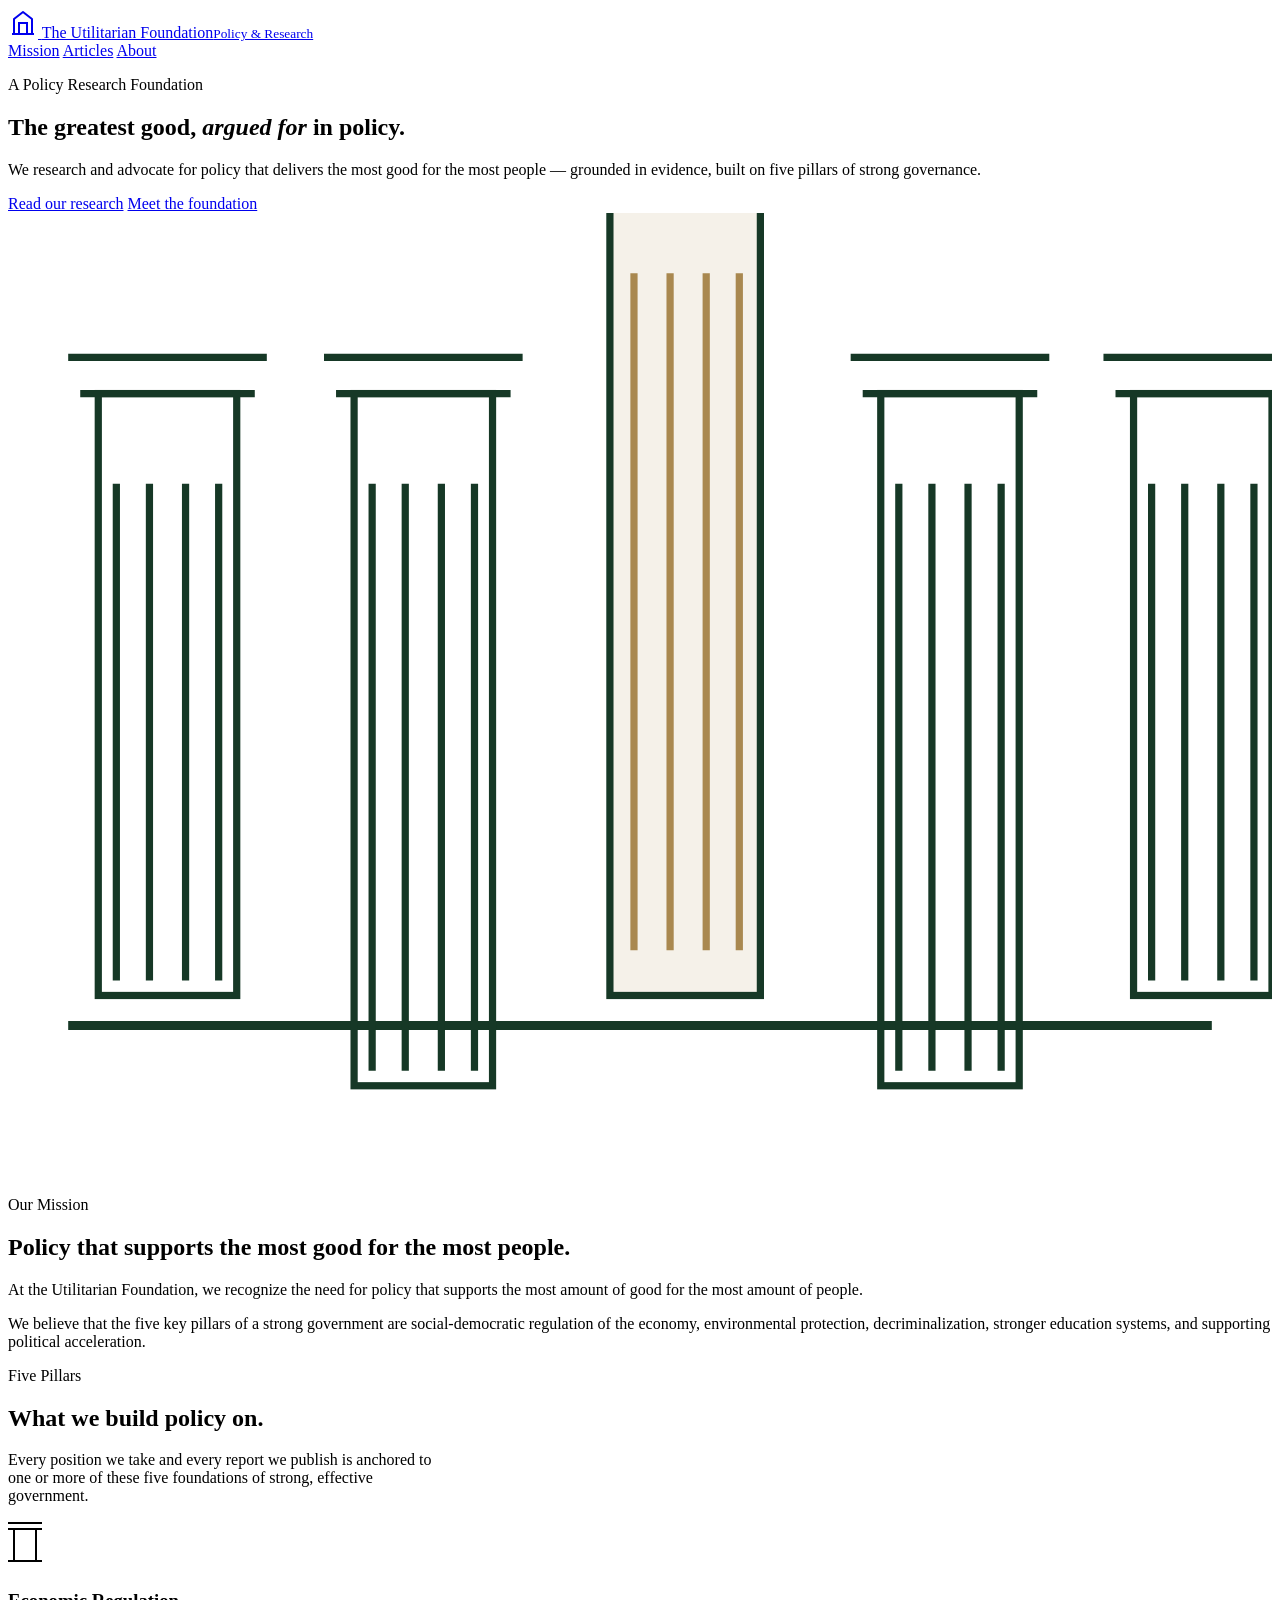
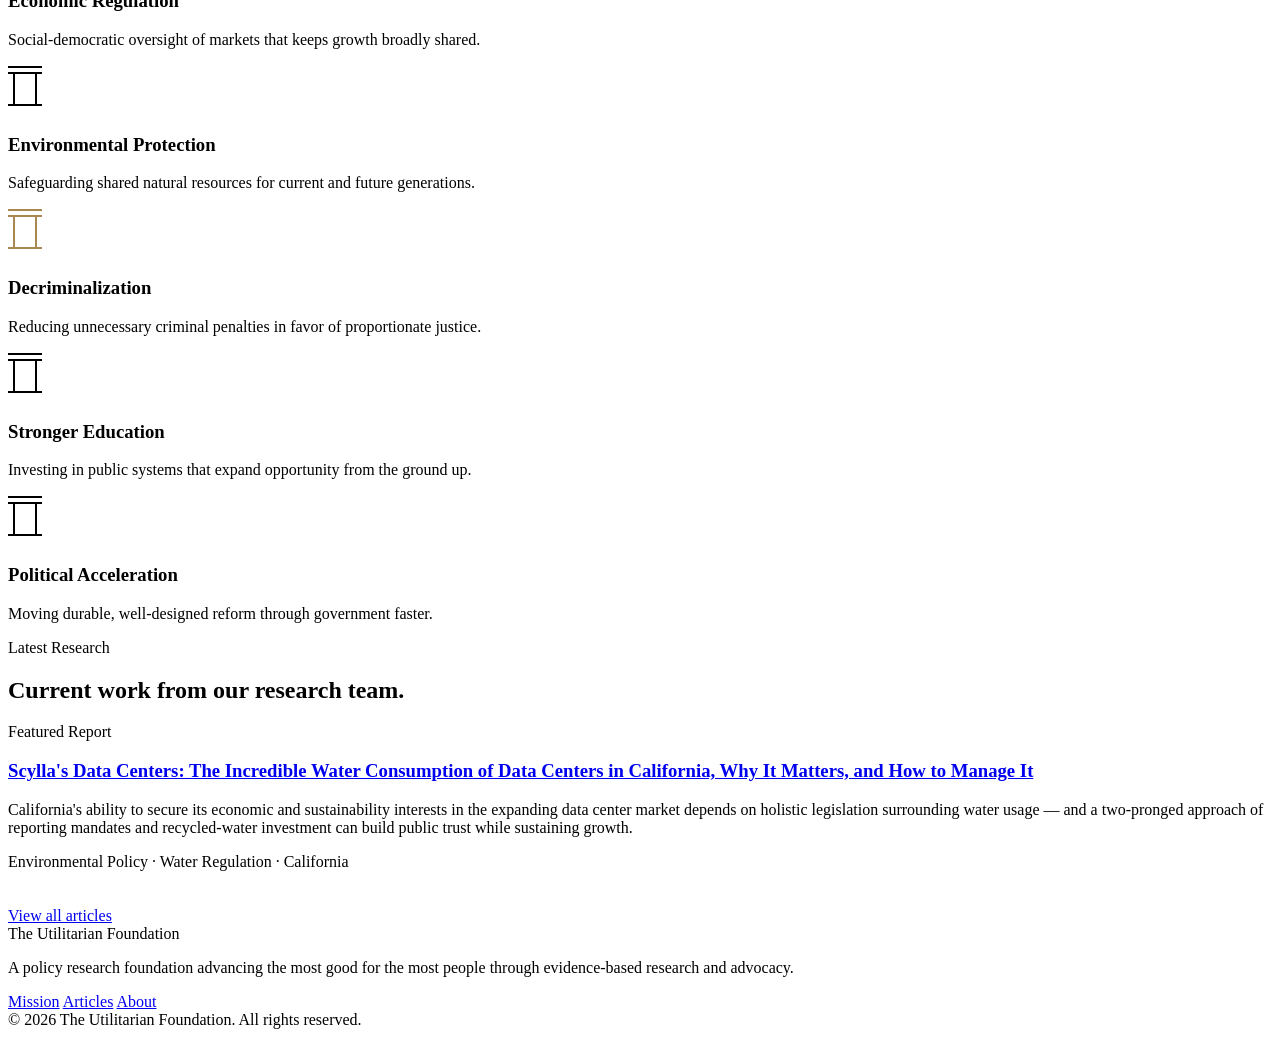
==== index.html @ 9d14cf51 "Add files via upload" ====
<!DOCTYPE html>
<html lang="en">
<head>
<meta charset="UTF-8">
<meta name="viewport" content="width=device-width, initial-scale=1.0">
<title>The Utilitarian Foundation — Policy for the Greatest Good</title>
<meta name="description" content="The Utilitarian Foundation is a policy think tank advancing evidence-based governance across five core pillars: economic regulation, environmental protection, decriminalization, education, and political acceleration.">
<link rel="stylesheet" href="styles.css">
</head>
<body>

<header class="site-header">
  <div class="header-inner">
    <a class="wordmark" href="index.html">
      <svg class="mark" width="30" height="30" viewBox="0 0 30 30" fill="none" xmlns="http://www.w3.org/2000/svg">
        <path d="M4 26H26" stroke="currentColor" stroke-width="2"/>
        <path d="M6 26V11L15 4L24 11V26" stroke="currentColor" stroke-width="2" stroke-linejoin="round"/>
        <path d="M11 26V15H19V26" stroke="currentColor" stroke-width="2"/>
      </svg>
      <span class="name">The Utilitarian Foundation<small>Policy &amp; Research</small></span>
    </a>
    <nav class="primary">
      <a href="index.html" class="active">Mission</a>
      <a href="articles.html">Articles</a>
      <a href="about.html">About</a>
    </nav>
  </div>
</header>

<main>
  <section class="hero">
    <div class="wrap hero-grid">
      <div>
        <p class="eyebrow">A Policy Research Foundation</p>
        <h1>The greatest good, <em>argued for</em> in policy.</h1>
        <p class="lede">We research and advocate for policy that delivers the most good for the most people — grounded in evidence, built on five pillars of strong governance.</p>
        <div class="hero-actions">
          <a class="btn solid" href="articles.html">Read our research</a>
          <a class="btn" href="about.html">Meet the foundation</a>
        </div>
      </div>
      <div class="colonnade-hero">
        <svg viewBox="0 0 420 320" width="100%" xmlns="http://www.w3.org/2000/svg">
          <line x1="20" y1="270" x2="400" y2="270" stroke="#163826" stroke-width="3"/>
          <g stroke="#163826" stroke-width="2.4" fill="none">
            <!-- 5 pillars -->
            <g transform="translate(30,0)">
              <rect x="0" y="60" width="46" height="200" />
              <line x1="-6" y1="60" x2="52" y2="60"/>
              <line x1="-10" y1="48" x2="56" y2="48"/>
              <line x1="6" y1="90" x2="6" y2="255"/>
              <line x1="17" y1="90" x2="17" y2="255"/>
              <line x1="29" y1="90" x2="29" y2="255"/>
              <line x1="40" y1="90" x2="40" y2="255"/>
            </g>
            <g transform="translate(115,30)">
              <rect x="0" y="30" width="46" height="230" />
              <line x1="-6" y1="30" x2="52" y2="30"/>
              <line x1="-10" y1="18" x2="56" y2="18"/>
              <line x1="6" y1="60" x2="6" y2="255"/>
              <line x1="17" y1="60" x2="17" y2="255"/>
              <line x1="29" y1="60" x2="29" y2="255"/>
              <line x1="40" y1="60" x2="40" y2="255"/>
            </g>
            <g transform="translate(200,-10)">
              <rect x="0" y="0" width="50" height="270" fill="#A9884F" fill-opacity="0.12"/>
              <line x1="-8" y1="0" x2="58" y2="0" stroke="#A9884F"/>
              <line x1="-13" y1="-14" x2="63" y2="-14" stroke="#A9884F"/>
              <line x1="8" y1="30" x2="8" y2="255" stroke="#A9884F"/>
              <line x1="20" y1="30" x2="20" y2="255" stroke="#A9884F"/>
              <line x1="32" y1="30" x2="32" y2="255" stroke="#A9884F"/>
              <line x1="43" y1="30" x2="43" y2="255" stroke="#A9884F"/>
            </g>
            <g transform="translate(290,30)">
              <rect x="0" y="30" width="46" height="230" />
              <line x1="-6" y1="30" x2="52" y2="30"/>
              <line x1="-10" y1="18" x2="56" y2="18"/>
              <line x1="6" y1="60" x2="6" y2="255"/>
              <line x1="17" y1="60" x2="17" y2="255"/>
              <line x1="29" y1="60" x2="29" y2="255"/>
              <line x1="40" y1="60" x2="40" y2="255"/>
            </g>
            <g transform="translate(374,0)">
              <rect x="0" y="60" width="46" height="200" />
              <line x1="-6" y1="60" x2="52" y2="60"/>
              <line x1="-10" y1="48" x2="56" y2="48"/>
              <line x1="6" y1="90" x2="6" y2="255"/>
              <line x1="17" y1="90" x2="17" y2="255"/>
              <line x1="29" y1="90" x2="29" y2="255"/>
              <line x1="40" y1="90" x2="40" y2="255"/>
            </g>
          </g>
        </svg>
      </div>
    </div>
  </section>

  <section>
    <div class="wrap">
      <div class="section-head">
        <p class="eyebrow">Our Mission</p>
        <h2>Policy that supports the most good for the most people.</h2>
        <div class="rule"></div>
      </div>
      <div class="mission-block">
        <p>At the Utilitarian Foundation, we recognize the need for policy that supports the most amount of good for the most amount of people.</p>
        <p>We believe that the five key pillars of a strong government are social-democratic regulation of the economy, environmental protection, decriminalization, stronger education systems, and supporting political acceleration.</p>
      </div>
    </div>
  </section>

  <section class="pillars-band">
    <div class="wrap">
      <div class="section-head">
        <p class="eyebrow">Five Pillars</p>
        <h2>What we build policy on.</h2>
        <p style="margin-top:14px; max-width:56ch;">Every position we take and every report we publish is anchored to one or more of these five foundations of strong, effective government.</p>
      </div>

      <div class="pillars-row">

        <div class="pillar-card">
          <svg class="pillar-icon" width="34" height="46" viewBox="0 0 34 46" fill="none" xmlns="http://www.w3.org/2000/svg">
            <rect x="6" y="8" width="22" height="32" stroke="currentColor" stroke-width="2"/>
            <line x1="0" y1="8" x2="34" y2="8" stroke="currentColor" stroke-width="2"/>
            <line x1="-2" y1="2" x2="36" y2="2" stroke="currentColor" stroke-width="2"/>
            <line x1="0" y1="40" x2="34" y2="40" stroke="currentColor" stroke-width="2"/>
          </svg>
          <h3>Economic Regulation</h3>
          <p>Social-democratic oversight of markets that keeps growth broadly shared.</p>
        </div>

        <div class="pillar-card">
          <svg class="pillar-icon" width="34" height="46" viewBox="0 0 34 46" fill="none" xmlns="http://www.w3.org/2000/svg">
            <rect x="6" y="8" width="22" height="32" stroke="currentColor" stroke-width="2"/>
            <line x1="0" y1="8" x2="34" y2="8" stroke="currentColor" stroke-width="2"/>
            <line x1="-2" y1="2" x2="36" y2="2" stroke="currentColor" stroke-width="2"/>
            <line x1="0" y1="40" x2="34" y2="40" stroke="currentColor" stroke-width="2"/>
          </svg>
          <h3>Environmental Protection</h3>
          <p>Safeguarding shared natural resources for current and future generations.</p>
        </div>

        <div class="pillar-card">
          <svg class="pillar-icon" width="34" height="46" viewBox="0 0 34 46" fill="none" xmlns="http://www.w3.org/2000/svg" style="color:#A9884F;">
            <rect x="6" y="8" width="22" height="32" stroke="currentColor" stroke-width="2"/>
            <line x1="0" y1="8" x2="34" y2="8" stroke="currentColor" stroke-width="2"/>
            <line x1="-2" y1="2" x2="36" y2="2" stroke="currentColor" stroke-width="2"/>
            <line x1="0" y1="40" x2="34" y2="40" stroke="currentColor" stroke-width="2"/>
          </svg>
          <h3>Decriminalization</h3>
          <p>Reducing unnecessary criminal penalties in favor of proportionate justice.</p>
        </div>

        <div class="pillar-card">
          <svg class="pillar-icon" width="34" height="46" viewBox="0 0 34 46" fill="none" xmlns="http://www.w3.org/2000/svg">
            <rect x="6" y="8" width="22" height="32" stroke="currentColor" stroke-width="2"/>
            <line x1="0" y1="8" x2="34" y2="8" stroke="currentColor" stroke-width="2"/>
            <line x1="-2" y1="2" x2="36" y2="2" stroke="currentColor" stroke-width="2"/>
            <line x1="0" y1="40" x2="34" y2="40" stroke="currentColor" stroke-width="2"/>
          </svg>
          <h3>Stronger Education</h3>
          <p>Investing in public systems that expand opportunity from the ground up.</p>
        </div>

        <div class="pillar-card">
          <svg class="pillar-icon" width="34" height="46" viewBox="0 0 34 46" fill="none" xmlns="http://www.w3.org/2000/svg">
            <rect x="6" y="8" width="22" height="32" stroke="currentColor" stroke-width="2"/>
            <line x1="0" y1="8" x2="34" y2="8" stroke="currentColor" stroke-width="2"/>
            <line x1="-2" y1="2" x2="36" y2="2" stroke="currentColor" stroke-width="2"/>
            <line x1="0" y1="40" x2="34" y2="40" stroke="currentColor" stroke-width="2"/>
          </svg>
          <h3>Political Acceleration</h3>
          <p>Moving durable, well-designed reform through government faster.</p>
        </div>

      </div>
    </div>
  </section>

  <section>
    <div class="wrap">
      <div class="section-head">
        <p class="eyebrow">Latest Research</p>
        <h2>Current work from our research team.</h2>
        <div class="rule"></div>
      </div>
      <div class="article-card">
        <div>
          <p class="date">Featured Report</p>
        </div>
        <div>
          <h3><a href="article-water.html">Scylla's Data Centers: The Incredible Water Consumption of Data Centers in California, Why It Matters, and How to Manage It</a></h3>
          <p class="excerpt">California's ability to secure its economic and sustainability interests in the expanding data center market depends on holistic legislation surrounding water usage — and a two-pronged approach of reporting mandates and recycled-water investment can build public trust while sustaining growth.</p>
          <p class="tags">Environmental Policy &middot; Water Regulation &middot; California</p>
        </div>
      </div>
      <div style="margin-top:36px;">
        <a class="btn" href="articles.html">View all articles</a>
      </div>
    </div>
  </section>
</main>

<footer class="site-footer">
  <div class="footer-inner">
    <div>
      <div class="footer-brand">The Utilitarian Foundation</div>
      <p class="footer-tag">A policy research foundation advancing the most good for the most people through evidence-based research and advocacy.</p>
    </div>
    <div class="footer-links">
      <a href="index.html">Mission</a>
      <a href="articles.html">Articles</a>
      <a href="about.html">About</a>
    </div>
  </div>
  <div class="footer-bottom">&copy; 2026 The Utilitarian Foundation. All rights reserved.</div>
</footer>

</body>
</html>
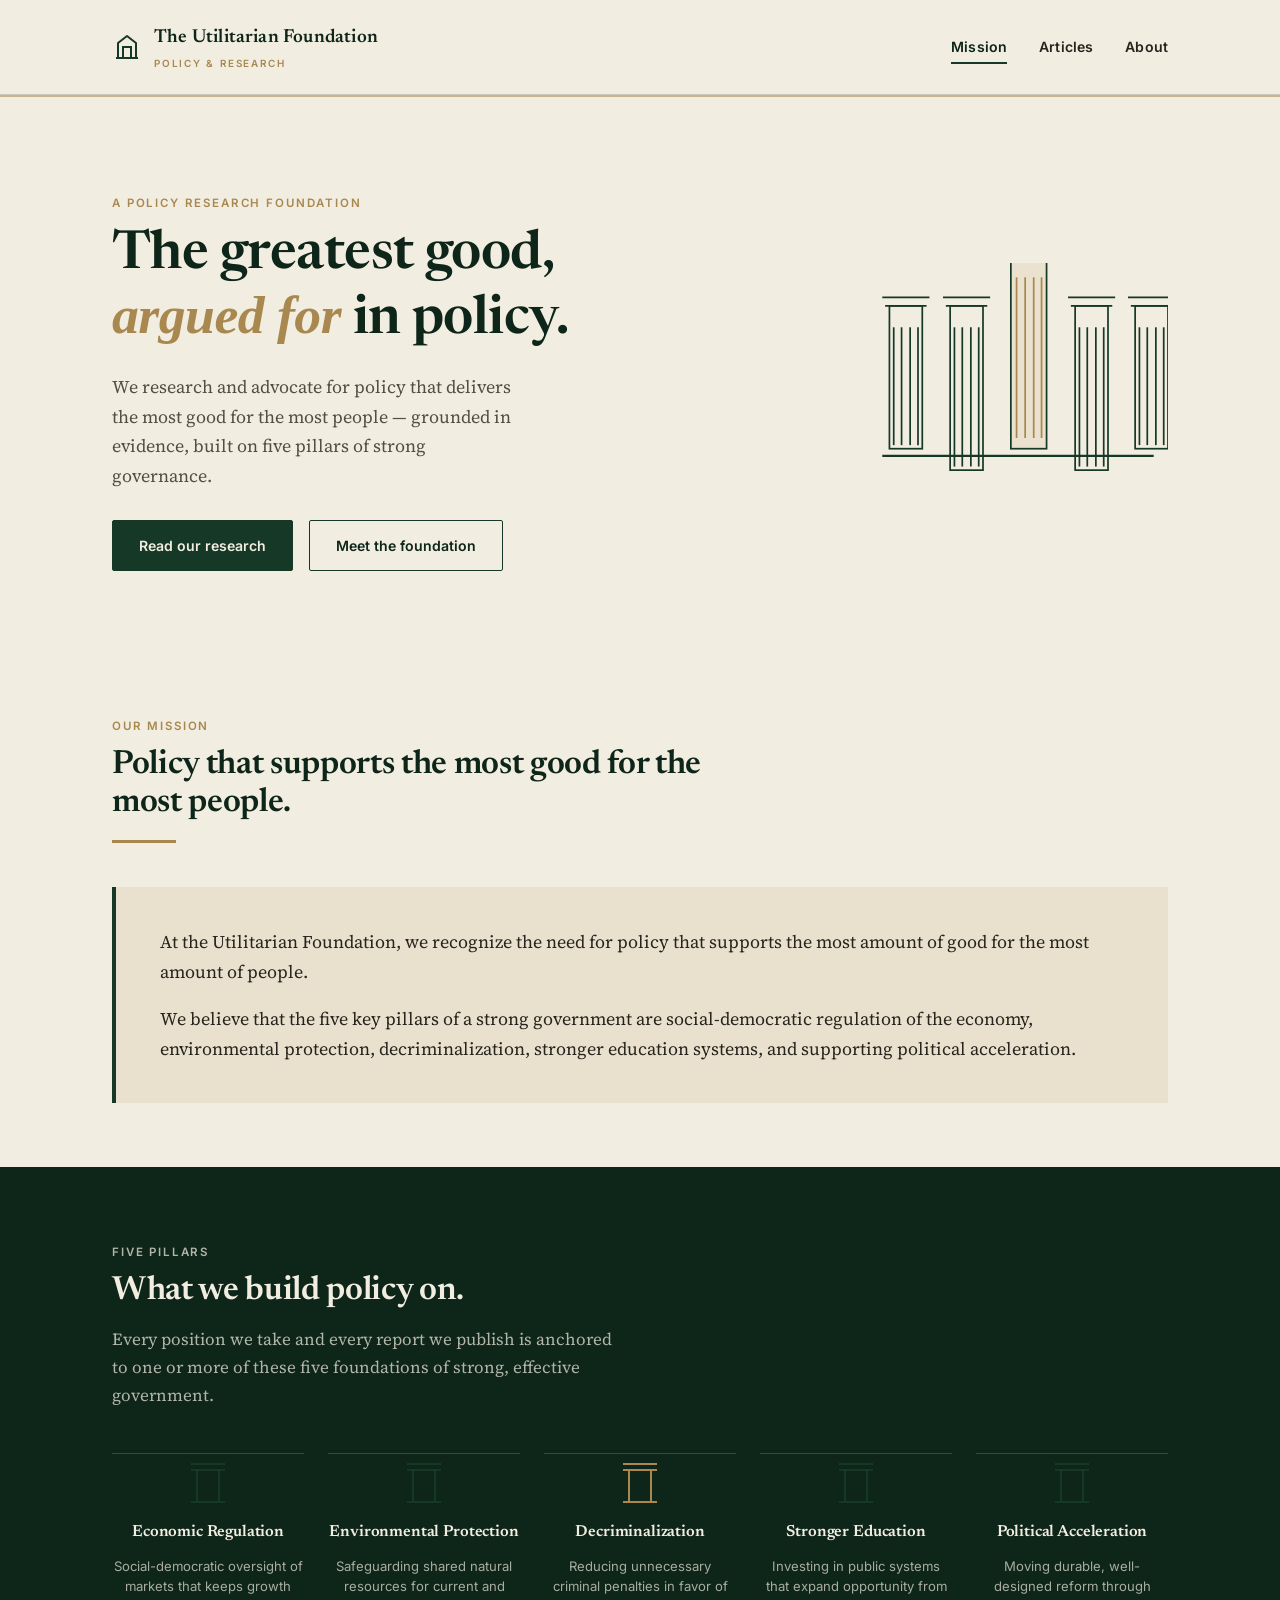
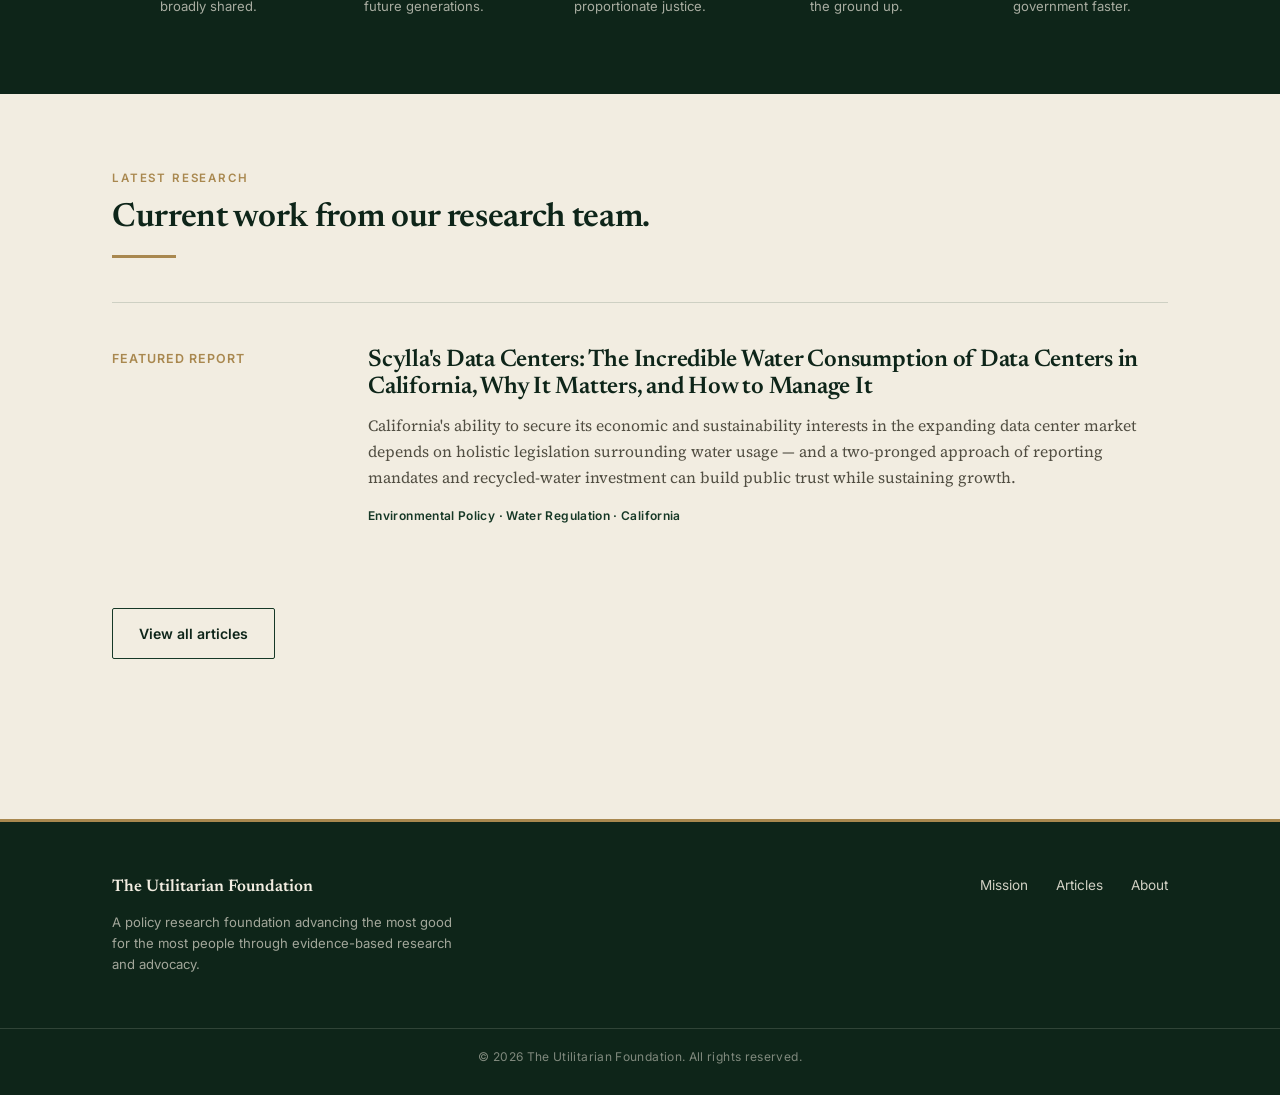
==== commit 5e8fd05f: "Update index.html fixed about linking" ====
--- a/index.html
+++ b/index.html
@@ -22,7 +22,7 @@
     <nav class="primary">
       <a href="index.html" class="active">Mission</a>
       <a href="articles.html">Articles</a>
-      <a href="about.html">About</a>
+      <a href="about (1).html">About</a>
     </nav>
   </div>
 </header>
--- a/styles.css
+++ b/styles.css
@@ -0,0 +1,470 @@
+/* ============================================================
+   THE UTILITARIAN FOUNDATION — shared stylesheet
+   Tokens
+   Cream:          #F2EDE1
+   Cream (deep):   #E9E1CE
+   Regal green:    #163826
+   Green (deep):   #0E2519
+   Green (mid):    #1F4A34
+   Navy:           #1B2A4C
+   Brass:          #A9884F
+   Ink:            #26241D
+   Ink (soft):     #514E42
+   ============================================================ */
+
+@import url('https://fonts.googleapis.com/css2?family=Newsreader:ital,opsz,wght@0,6..72,400;0,6..72,500;0,6..72,600;0,6..72,700;1,6..72,400;1,6..72,500&family=Source+Serif+4:opsz,wght@8..60,400;8..60,500;8..60,600&family=Inter:wght@400;500;600;700&display=swap');
+
+:root{
+  --cream: #F2EDE1;
+  --cream-deep: #E9E1CE;
+  --green: #163826;
+  --green-deep: #0E2519;
+  --green-mid: #1F4A34;
+  --navy: #1B2A4C;
+  --brass: #A9884F;
+  --ink: #26241D;
+  --ink-soft: #514E42;
+  --max: 1120px;
+}
+
+*{ box-sizing: border-box; }
+html{ scroll-behavior: smooth; }
+
+body{
+  margin: 0;
+  background: var(--cream);
+  color: var(--ink);
+  font-family: 'Source Serif 4', Georgia, serif;
+  font-size: 17px;
+  line-height: 1.65;
+  -webkit-font-smoothing: antialiased;
+}
+
+img, svg{ display:block; max-width:100%; }
+
+a{ color: var(--green); text-decoration: none; }
+
+.eyebrow{
+  font-family: 'Inter', sans-serif;
+  font-size: 0.72rem;
+  letter-spacing: 0.16em;
+  text-transform: uppercase;
+  font-weight: 600;
+  color: var(--brass);
+}
+
+h1, h2, h3, .display{
+  font-family: 'Newsreader', Georgia, serif;
+  font-weight: 600;
+  color: var(--green-deep);
+  line-height: 1.12;
+  letter-spacing: -0.01em;
+  margin: 0;
+}
+
+.wrap{
+  max-width: var(--max);
+  margin: 0 auto;
+  padding: 0 32px;
+}
+
+/* Reduced motion */
+@media (prefers-reduced-motion: reduce){
+  html{ scroll-behavior: auto; }
+  *{ animation-duration: 0.001ms !important; transition-duration: 0.001ms !important; }
+}
+
+/* ---------------- Header ---------------- */
+.site-header{
+  background: var(--cream);
+  border-bottom: 1px solid rgba(22,56,38,0.18);
+  position: relative;
+}
+.site-header::after{
+  content:"";
+  position:absolute; left:0; right:0; bottom:-3px;
+  height:2px;
+  background: var(--brass);
+  opacity:0.55;
+}
+.header-inner{
+  display:flex;
+  align-items:center;
+  justify-content:space-between;
+  padding: 22px 32px;
+  max-width: var(--max);
+  margin: 0 auto;
+  gap: 24px;
+}
+.wordmark{
+  display:flex;
+  align-items:center;
+  gap:12px;
+  font-family:'Inter', sans-serif;
+}
+.wordmark .mark{ color: var(--green); flex-shrink:0; }
+.wordmark .name{
+  font-family:'Newsreader', serif;
+  font-weight:600;
+  font-size:1.18rem;
+  letter-spacing:0.01em;
+  color: var(--green-deep);
+  white-space:nowrap;
+}
+.wordmark .name small{
+  display:block;
+  font-family:'Inter', sans-serif;
+  font-size:0.62rem;
+  letter-spacing:0.18em;
+  font-weight:600;
+  color: var(--brass);
+  text-transform:uppercase;
+  margin-top:2px;
+}
+nav.primary{
+  display:flex;
+  gap: 32px;
+  font-family:'Inter', sans-serif;
+  font-size: 0.88rem;
+  font-weight:600;
+}
+nav.primary a{
+  color: var(--ink);
+  padding: 6px 0;
+  position:relative;
+  letter-spacing:0.01em;
+}
+nav.primary a::after{
+  content:"";
+  position:absolute; left:0; bottom:0; height:2px; width:0;
+  background: var(--green);
+  transition: width 0.2s ease;
+}
+nav.primary a:hover::after,
+nav.primary a.active::after{ width:100%; }
+nav.primary a.active{ color: var(--green-deep); }
+
+/* ---------------- Footer ---------------- */
+.site-footer{
+  background: var(--green-deep);
+  color: var(--cream);
+  margin-top: 96px;
+  border-top: 3px solid var(--brass);
+}
+.footer-inner{
+  max-width: var(--max);
+  margin:0 auto;
+  padding: 52px 32px 40px;
+  display:flex;
+  justify-content:space-between;
+  gap:40px;
+  flex-wrap:wrap;
+}
+.footer-inner .colonnade{ display:flex; gap:8px; opacity:0.8; }
+.footer-brand{ font-family:'Newsreader', serif; font-size:1.05rem; font-weight:600; }
+.footer-tag{
+  font-family:'Inter', sans-serif;
+  font-size:0.82rem;
+  color: rgba(242,237,225,0.65);
+  max-width: 360px;
+  margin-top:10px;
+  line-height:1.6;
+}
+.footer-links{
+  font-family:'Inter', sans-serif;
+  font-size:0.85rem;
+  display:flex;
+  gap:28px;
+}
+.footer-links a{ color: rgba(242,237,225,0.85); }
+.footer-links a:hover{ color:#fff; }
+.footer-bottom{
+  border-top:1px solid rgba(242,237,225,0.15);
+  text-align:center;
+  padding: 18px 0 28px;
+  font-family:'Inter', sans-serif;
+  font-size:0.75rem;
+  color: rgba(242,237,225,0.5);
+  letter-spacing:0.03em;
+}
+
+/* ---------------- Buttons ---------------- */
+.btn{
+  display:inline-flex;
+  align-items:center;
+  gap:8px;
+  font-family:'Inter', sans-serif;
+  font-weight:600;
+  font-size:0.88rem;
+  padding: 13px 26px;
+  border-radius: 2px;
+  border: 1.5px solid var(--green);
+  color: var(--green-deep);
+  background: transparent;
+  transition: all 0.18s ease;
+}
+.btn:hover{ background: var(--green); color: var(--cream); }
+.btn.solid{ background: var(--green); color: var(--cream); }
+.btn.solid:hover{ background: var(--green-deep); border-color: var(--green-deep); }
+
+/* ---------------- Pillar icon (signature motif) ---------------- */
+.pillar-icon{ color: var(--green); }
+.pillar-icon.brass{ color: var(--brass); }
+.pillar-icon.cream{ color: var(--cream); }
+
+/* ---------------- Hero ---------------- */
+.hero{
+  padding: 88px 0 70px;
+  position:relative;
+  overflow:hidden;
+}
+.hero-grid{
+  display:grid;
+  grid-template-columns: 1.1fr 0.9fr;
+  gap: 56px;
+  align-items:center;
+}
+.hero h1{
+  font-size: clamp(2.3rem, 4.2vw, 3.4rem);
+  margin-bottom: 22px;
+}
+.hero h1 em{
+  font-style: italic;
+  color: var(--brass);
+}
+.hero p.lede{
+  font-size: 1.12rem;
+  color: var(--ink-soft);
+  max-width: 46ch;
+  margin-bottom: 30px;
+}
+.hero-actions{ display:flex; gap: 16px; flex-wrap:wrap; }
+.colonnade-hero{ justify-self:end; }
+
+@media (max-width: 860px){
+  .hero-grid{ grid-template-columns: 1fr; }
+  .colonnade-hero{ justify-self:start; width: 70%; }
+  nav.primary{ gap:18px; font-size:0.8rem; }
+  .header-inner{ flex-wrap:wrap; }
+}
+
+/* ---------------- Section scaffolding ---------------- */
+section{ padding: 64px 0; }
+.section-head{ max-width: 640px; margin-bottom: 44px; }
+.section-head h2{ font-size: clamp(1.6rem, 2.6vw, 2.15rem); margin-top:10px; }
+.rule{
+  width: 64px; height: 3px; background: var(--brass); margin: 18px 0 0;
+}
+
+/* ---------------- Pillars section ---------------- */
+.pillars-band{
+  background: var(--green-deep);
+  color: var(--cream);
+}
+.pillars-band .eyebrow{ color: var(--brass); }
+.pillars-band h2{ color: var(--cream); }
+.pillars-band .section-head p{ color: rgba(242,237,225,0.72); }
+.pillars-row{
+  display:grid;
+  grid-template-columns: repeat(5, 1fr);
+  gap: 24px;
+  align-items:end;
+  margin-top: 40px;
+}
+.pillar-card{
+  text-align:center;
+  padding-top: 8px;
+  border-top: 1px solid rgba(242,237,225,0.18);
+}
+.pillar-card .pillar-icon{ margin: 0 auto 14px; }
+.pillar-card h3{
+  color: var(--cream);
+  font-size: 1.0rem;
+  font-weight:600;
+  margin-bottom: 8px;
+  line-height:1.3;
+}
+.pillar-card p{
+  font-family:'Inter', sans-serif;
+  font-size: 0.82rem;
+  color: rgba(242,237,225,0.68);
+  line-height:1.55;
+}
+@media (max-width: 900px){
+  .pillars-row{ grid-template-columns: repeat(2, 1fr); }
+}
+@media (max-width: 520px){
+  .pillars-row{ grid-template-columns: 1fr; }
+}
+
+/* ---------------- Mission statement block ---------------- */
+.mission-block{
+  background: var(--cream-deep);
+  border-left: 4px solid var(--green);
+  padding: 40px 44px;
+  margin: 8px 0 0;
+}
+.mission-block p{
+  font-size: 1.12rem;
+  color: var(--ink);
+  margin:0;
+}
+.mission-block p + p{ margin-top: 18px; }
+
+/* ---------------- Article cards ---------------- */
+.article-card{
+  display:grid;
+  grid-template-columns: 220px 1fr;
+  gap: 36px;
+  padding: 34px 0;
+  border-top: 1px solid rgba(22,56,38,0.16);
+  align-items:start;
+}
+.article-card:last-child{ border-bottom: 1px solid rgba(22,56,38,0.16); }
+.article-card .date{
+  font-family:'Inter', sans-serif;
+  font-size:0.78rem;
+  letter-spacing:0.08em;
+  text-transform:uppercase;
+  color: var(--brass);
+  font-weight:600;
+}
+.article-card h3{
+  font-size: 1.5rem;
+  margin: 10px 0 12px;
+}
+.article-card h3 a{ color: var(--green-deep); }
+.article-card h3 a:hover{ text-decoration: underline; text-decoration-color: var(--brass); }
+.article-card p.excerpt{ color: var(--ink-soft); font-size: 0.98rem; margin: 0 0 16px; }
+.article-card .tags{
+  font-family:'Inter', sans-serif;
+  font-size:0.75rem;
+  color: var(--green);
+  font-weight:600;
+  letter-spacing:0.03em;
+}
+@media (max-width: 700px){
+  .article-card{ grid-template-columns: 1fr; gap: 10px; }
+}
+
+/* ---------------- Article detail page ---------------- */
+.article-header{
+  background: var(--green-deep);
+  color: var(--cream);
+  padding: 70px 0 54px;
+}
+.article-header .eyebrow{ color: var(--brass); }
+.article-header h1{
+  color: var(--cream);
+  font-size: clamp(2rem, 4vw, 2.9rem);
+  margin: 16px 0 20px;
+  max-width: 18ch;
+}
+.article-meta{
+  font-family:'Inter', sans-serif;
+  font-size: 0.85rem;
+  color: rgba(242,237,225,0.7);
+  display:flex;
+  gap: 24px;
+  flex-wrap:wrap;
+}
+.article-body{
+  max-width: 720px;
+  margin: 0 auto;
+  padding: 60px 32px 40px;
+}
+.article-body .abstract{
+  font-size: 1.08rem;
+  color: var(--ink-soft);
+  font-style: italic;
+  border-left: 3px solid var(--brass);
+  padding-left: 22px;
+  margin-bottom: 48px;
+}
+.article-body h2{
+  font-size: 1.5rem;
+  margin: 46px 0 18px;
+  padding-top: 4px;
+}
+.article-body p{ margin: 0 0 20px; color: var(--ink); }
+.article-body .refs{
+  margin-top: 56px;
+  padding-top: 30px;
+  border-top: 1px solid rgba(22,56,38,0.2);
+  font-family:'Inter', sans-serif;
+  font-size: 0.85rem;
+  color: var(--ink-soft);
+}
+.article-body .refs h2{ font-family:'Inter', sans-serif; font-size:0.78rem; letter-spacing:0.1em; text-transform:uppercase; color:var(--green); margin-bottom:16px; }
+.article-body .refs ol{ padding-left: 20px; }
+.article-body .refs li{ margin-bottom: 12px; line-height:1.6; }
+.article-body .refs a{ word-break: break-word; }
+
+/* ---------------- About page ---------------- */
+.about-hero{
+  padding: 80px 0 30px;
+  max-width: 760px;
+}
+.founders{
+  display:grid;
+  grid-template-columns: 1fr 1fr;
+  gap: 40px;
+  margin-top: 30px;
+}
+.founder-card{
+  background: var(--cream-deep);
+  padding: 38px;
+  border-top: 3px solid var(--green);
+}
+.founder-photo{
+  width: 88px; height: 88px;
+  border-radius: 50%;
+  background: var(--green);
+  color: var(--cream);
+  display:flex; align-items:center; justify-content:center;
+  font-family:'Newsreader', serif;
+  font-size: 1.5rem;
+  font-weight:600;
+  margin-bottom: 22px;
+}
+.founder-card h3{ font-size: 1.3rem; margin-bottom: 4px; }
+.founder-card .role{
+  font-family:'Inter', sans-serif;
+  font-size: 0.82rem;
+  color: var(--brass);
+  font-weight:600;
+  letter-spacing:0.04em;
+  text-transform:uppercase;
+  margin-bottom: 18px;
+}
+.founder-card p.bio{
+  color: var(--ink-soft);
+  font-size: 0.96rem;
+}
+.placeholder-note{
+  font-family:'Inter', sans-serif;
+  font-size: 0.78rem;
+  color: var(--green);
+  background: rgba(22,56,38,0.08);
+  display:inline-block;
+  padding: 4px 10px;
+  margin-top: 16px;
+  border-radius: 2px;
+}
+@media (max-width: 700px){
+  .founders{ grid-template-columns: 1fr; }
+}
+
+/* ---------------- Values grid (about page) ---------------- */
+.approach-grid{
+  display:grid;
+  grid-template-columns: repeat(3, 1fr);
+  gap: 30px;
+  margin-top: 20px;
+}
+.approach-item{ padding-top:18px; border-top: 1px solid rgba(22,56,38,0.18); }
+.approach-item h3{ font-size:1.05rem; margin-bottom:8px; }
+.approach-item p{ color: var(--ink-soft); font-size:0.92rem; }
+@media (max-width: 760px){
+  .approach-grid{ grid-template-columns: 1fr; }
+}
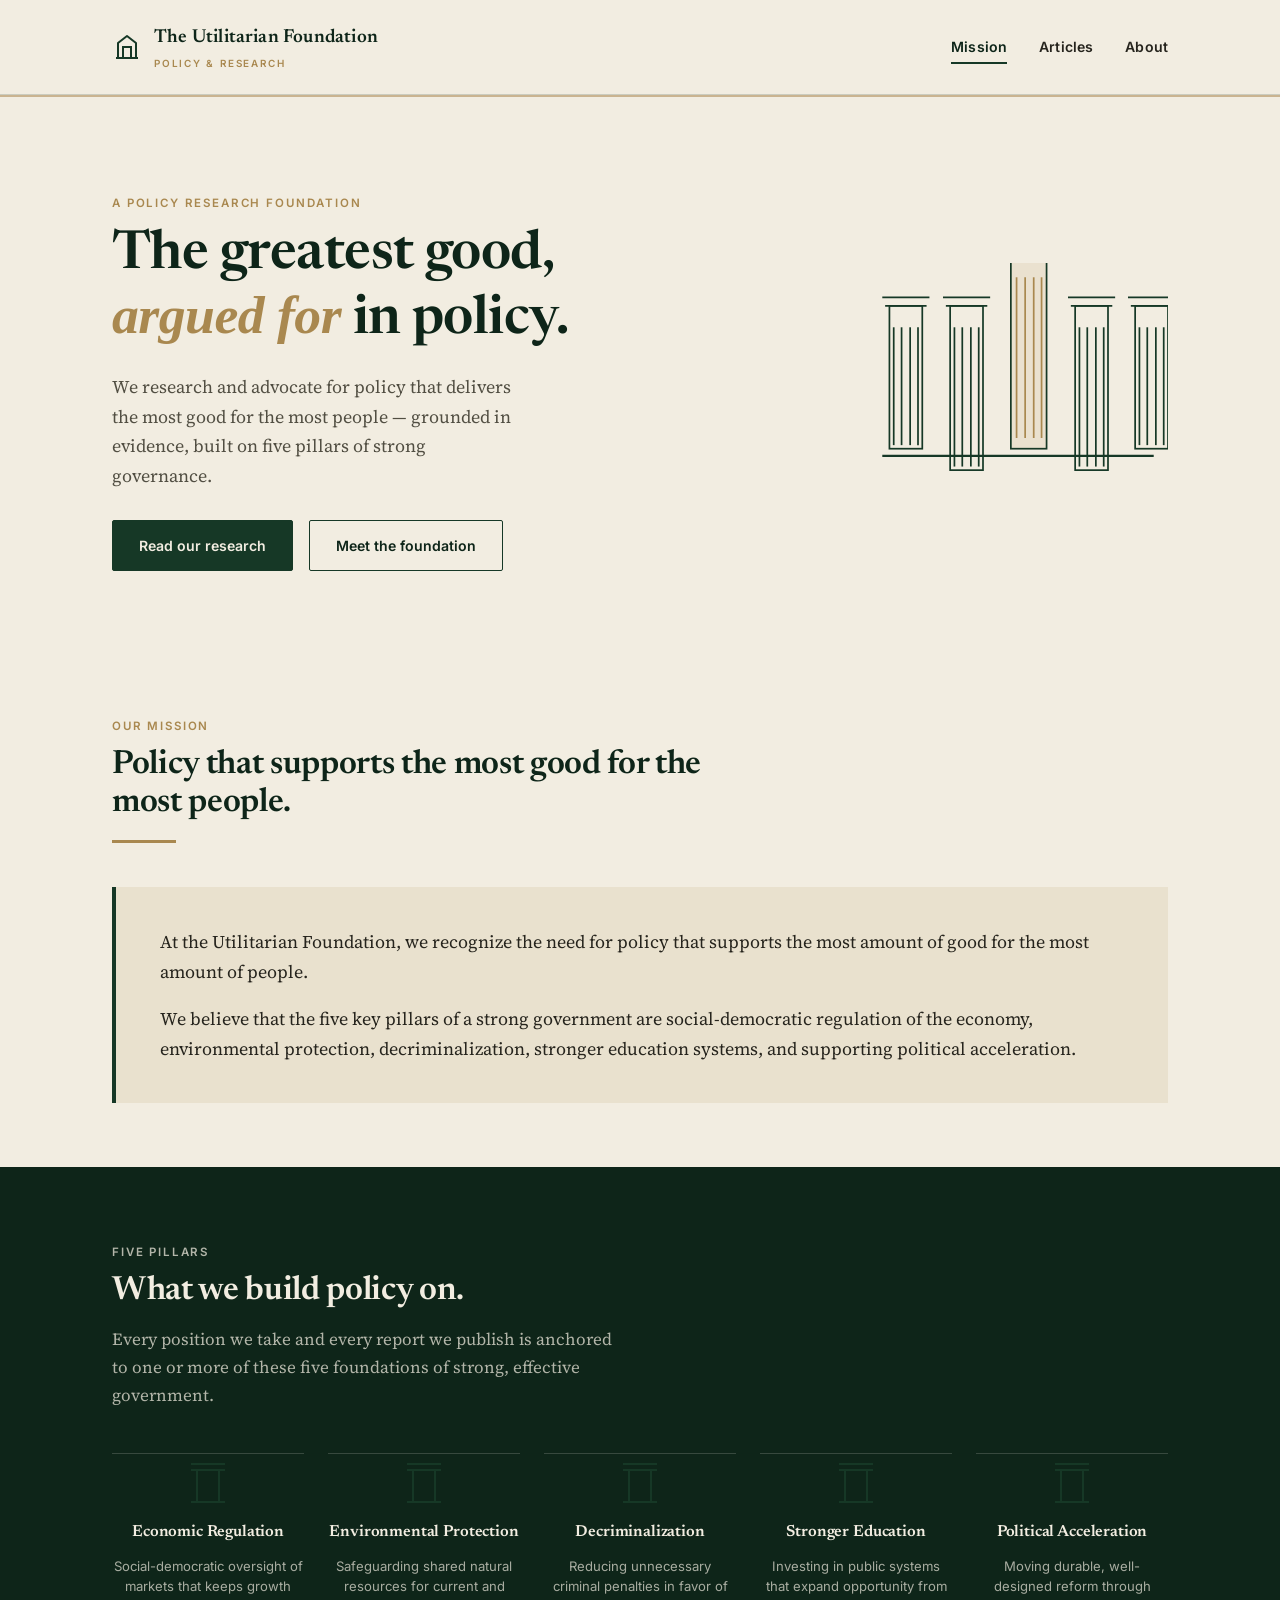
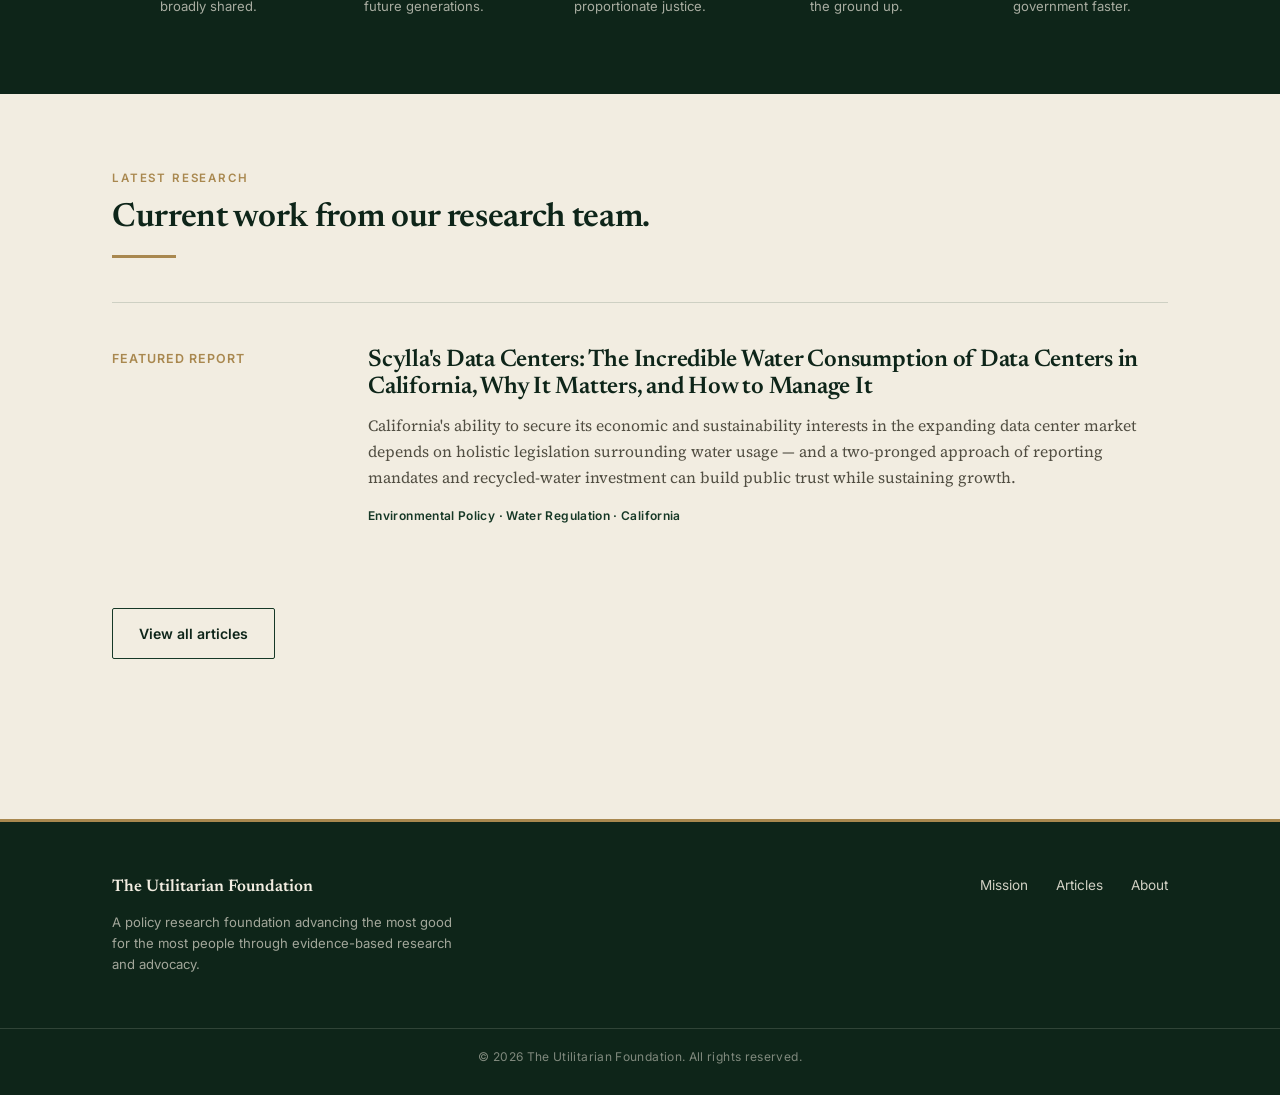
==== commit a72cd983: "Update index.html potentially tuff" ====
--- a/index.html
+++ b/index.html
@@ -22,7 +22,7 @@
     <nav class="primary">
       <a href="index.html" class="active">Mission</a>
       <a href="articles.html">Articles</a>
-      <a href="about (1).html">About</a>
+      <a href="about.html">About</a>
     </nav>
   </div>
 </header>
@@ -142,7 +142,7 @@
         </div>
 
         <div class="pillar-card">
-          <svg class="pillar-icon" width="34" height="46" viewBox="0 0 34 46" fill="none" xmlns="http://www.w3.org/2000/svg" style="color:#A9884F;">
+          <svg class="pillar-icon" width="34" height="46" viewBox="0 0 34 46" fill="none" xmlns="http://www.w3.org/2000/svg">
             <rect x="6" y="8" width="22" height="32" stroke="currentColor" stroke-width="2"/>
             <line x1="0" y1="8" x2="34" y2="8" stroke="currentColor" stroke-width="2"/>
             <line x1="-2" y1="2" x2="36" y2="2" stroke="currentColor" stroke-width="2"/>
--- a/styles.css
+++ b/styles.css
@@ -373,14 +373,6 @@
   margin: 0 auto;
   padding: 60px 32px 40px;
 }
-.article-body .abstract{
-  font-size: 1.08rem;
-  color: var(--ink-soft);
-  font-style: italic;
-  border-left: 3px solid var(--brass);
-  padding-left: 22px;
-  margin-bottom: 48px;
-}
 .article-body h2{
   font-size: 1.5rem;
   margin: 46px 0 18px;
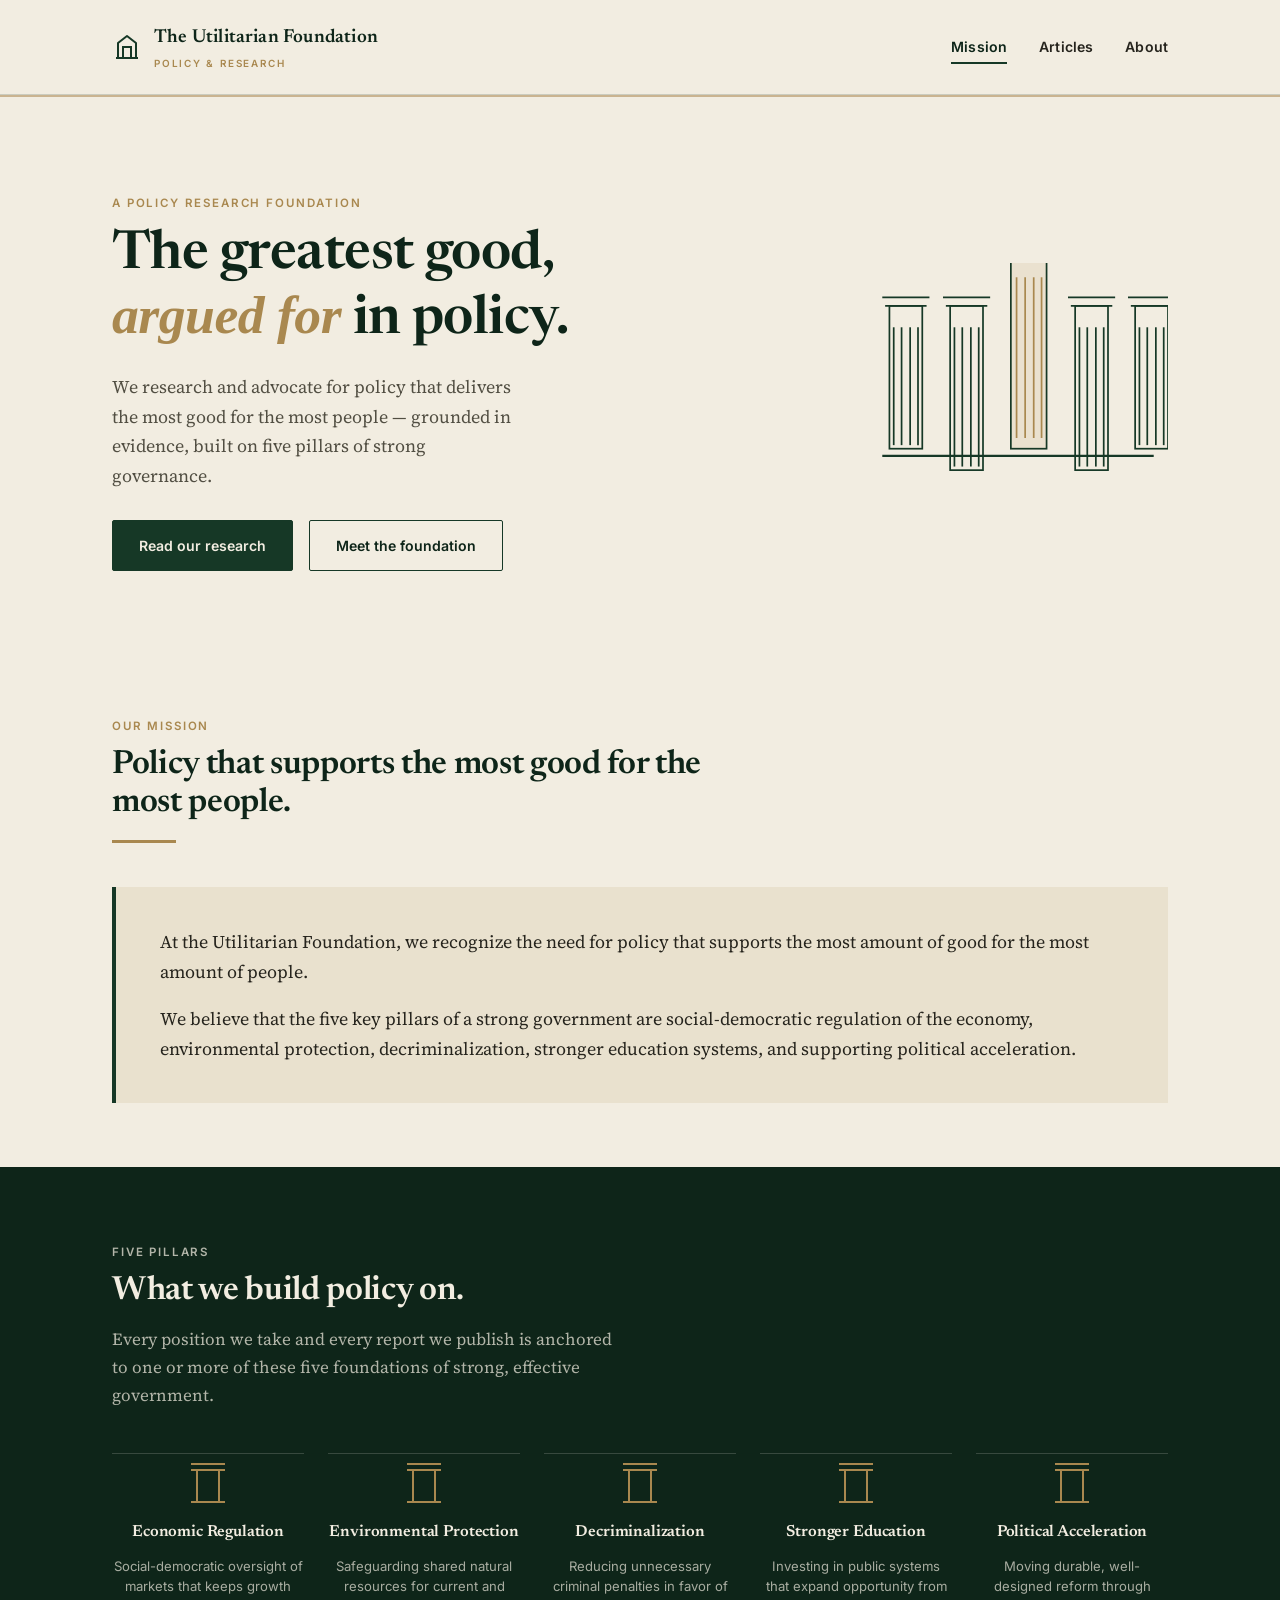
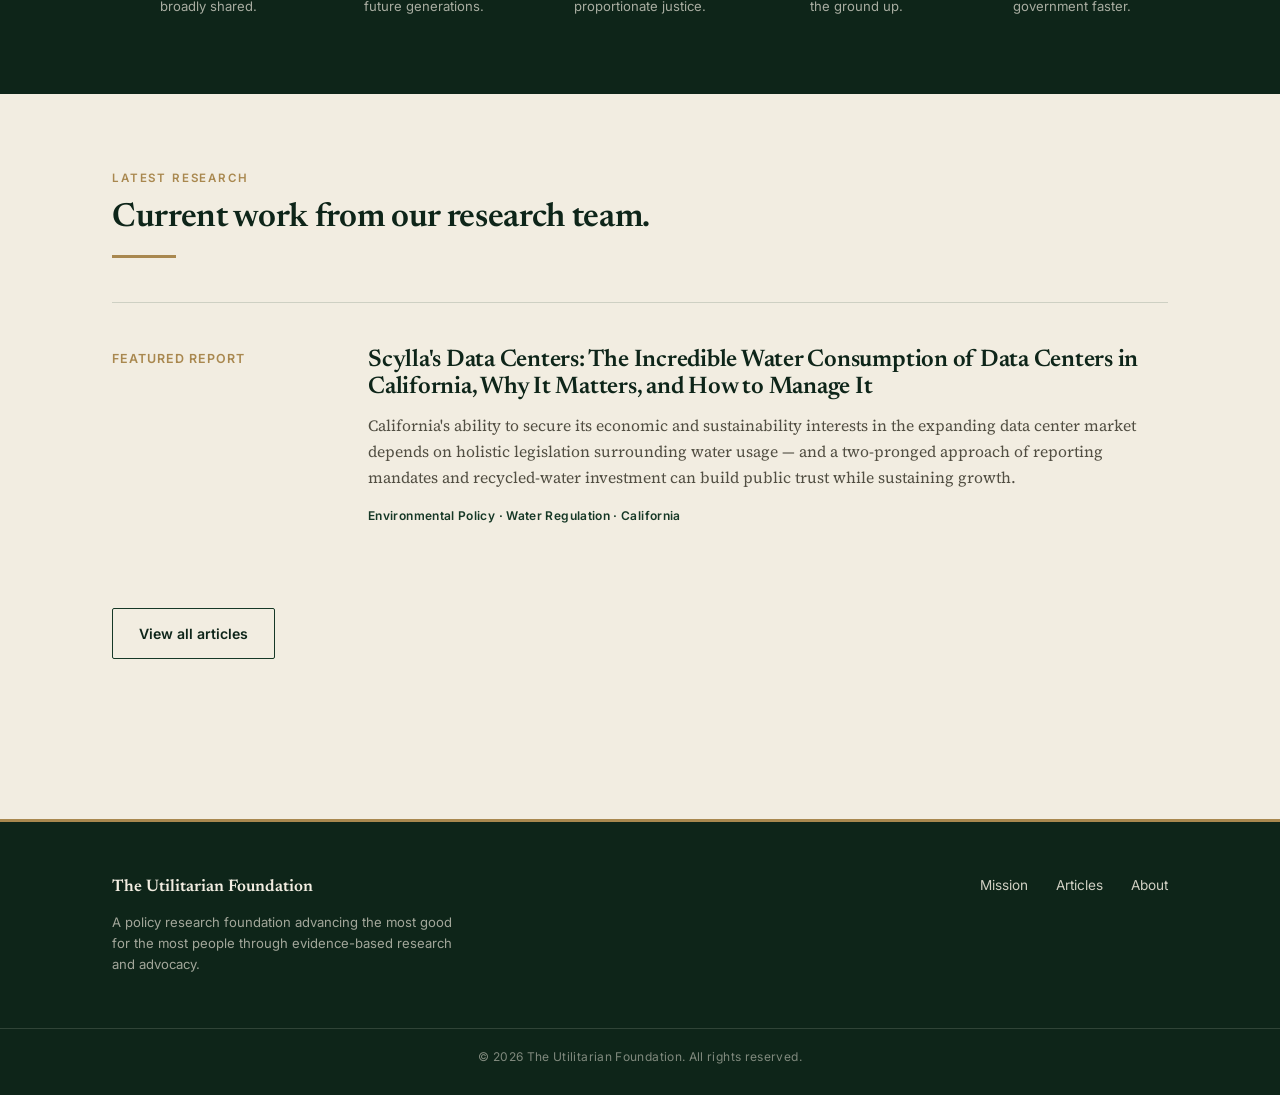
==== commit ca8f9c78: "Update index.html green -> brass pillars" ====
--- a/index.html
+++ b/index.html
@@ -120,7 +120,7 @@
       <div class="pillars-row">
 
         <div class="pillar-card">
-          <svg class="pillar-icon" width="34" height="46" viewBox="0 0 34 46" fill="none" xmlns="http://www.w3.org/2000/svg">
+          <svg class="pillar-icon brass" width="34" height="46" viewBox="0 0 34 46" fill="none" xmlns="http://www.w3.org/2000/svg">
             <rect x="6" y="8" width="22" height="32" stroke="currentColor" stroke-width="2"/>
             <line x1="0" y1="8" x2="34" y2="8" stroke="currentColor" stroke-width="2"/>
             <line x1="-2" y1="2" x2="36" y2="2" stroke="currentColor" stroke-width="2"/>
@@ -131,7 +131,7 @@
         </div>
 
         <div class="pillar-card">
-          <svg class="pillar-icon" width="34" height="46" viewBox="0 0 34 46" fill="none" xmlns="http://www.w3.org/2000/svg">
+          <svg class="pillar-icon brass" width="34" height="46" viewBox="0 0 34 46" fill="none" xmlns="http://www.w3.org/2000/svg">
             <rect x="6" y="8" width="22" height="32" stroke="currentColor" stroke-width="2"/>
             <line x1="0" y1="8" x2="34" y2="8" stroke="currentColor" stroke-width="2"/>
             <line x1="-2" y1="2" x2="36" y2="2" stroke="currentColor" stroke-width="2"/>
@@ -142,7 +142,7 @@
         </div>
 
         <div class="pillar-card">
-          <svg class="pillar-icon" width="34" height="46" viewBox="0 0 34 46" fill="none" xmlns="http://www.w3.org/2000/svg">
+          <svg class="pillar-icon brass" width="34" height="46" viewBox="0 0 34 46" fill="none" xmlns="http://www.w3.org/2000/svg">
             <rect x="6" y="8" width="22" height="32" stroke="currentColor" stroke-width="2"/>
             <line x1="0" y1="8" x2="34" y2="8" stroke="currentColor" stroke-width="2"/>
             <line x1="-2" y1="2" x2="36" y2="2" stroke="currentColor" stroke-width="2"/>
@@ -153,7 +153,7 @@
         </div>
 
         <div class="pillar-card">
-          <svg class="pillar-icon" width="34" height="46" viewBox="0 0 34 46" fill="none" xmlns="http://www.w3.org/2000/svg">
+          <svg class="pillar-icon brass" width="34" height="46" viewBox="0 0 34 46" fill="none" xmlns="http://www.w3.org/2000/svg">
             <rect x="6" y="8" width="22" height="32" stroke="currentColor" stroke-width="2"/>
             <line x1="0" y1="8" x2="34" y2="8" stroke="currentColor" stroke-width="2"/>
             <line x1="-2" y1="2" x2="36" y2="2" stroke="currentColor" stroke-width="2"/>
@@ -164,7 +164,7 @@
         </div>
 
         <div class="pillar-card">
-          <svg class="pillar-icon" width="34" height="46" viewBox="0 0 34 46" fill="none" xmlns="http://www.w3.org/2000/svg">
+          <svg class="pillar-icon brass" width="34" height="46" viewBox="0 0 34 46" fill="none" xmlns="http://www.w3.org/2000/svg">
             <rect x="6" y="8" width="22" height="32" stroke="currentColor" stroke-width="2"/>
             <line x1="0" y1="8" x2="34" y2="8" stroke="currentColor" stroke-width="2"/>
             <line x1="-2" y1="2" x2="36" y2="2" stroke="currentColor" stroke-width="2"/>
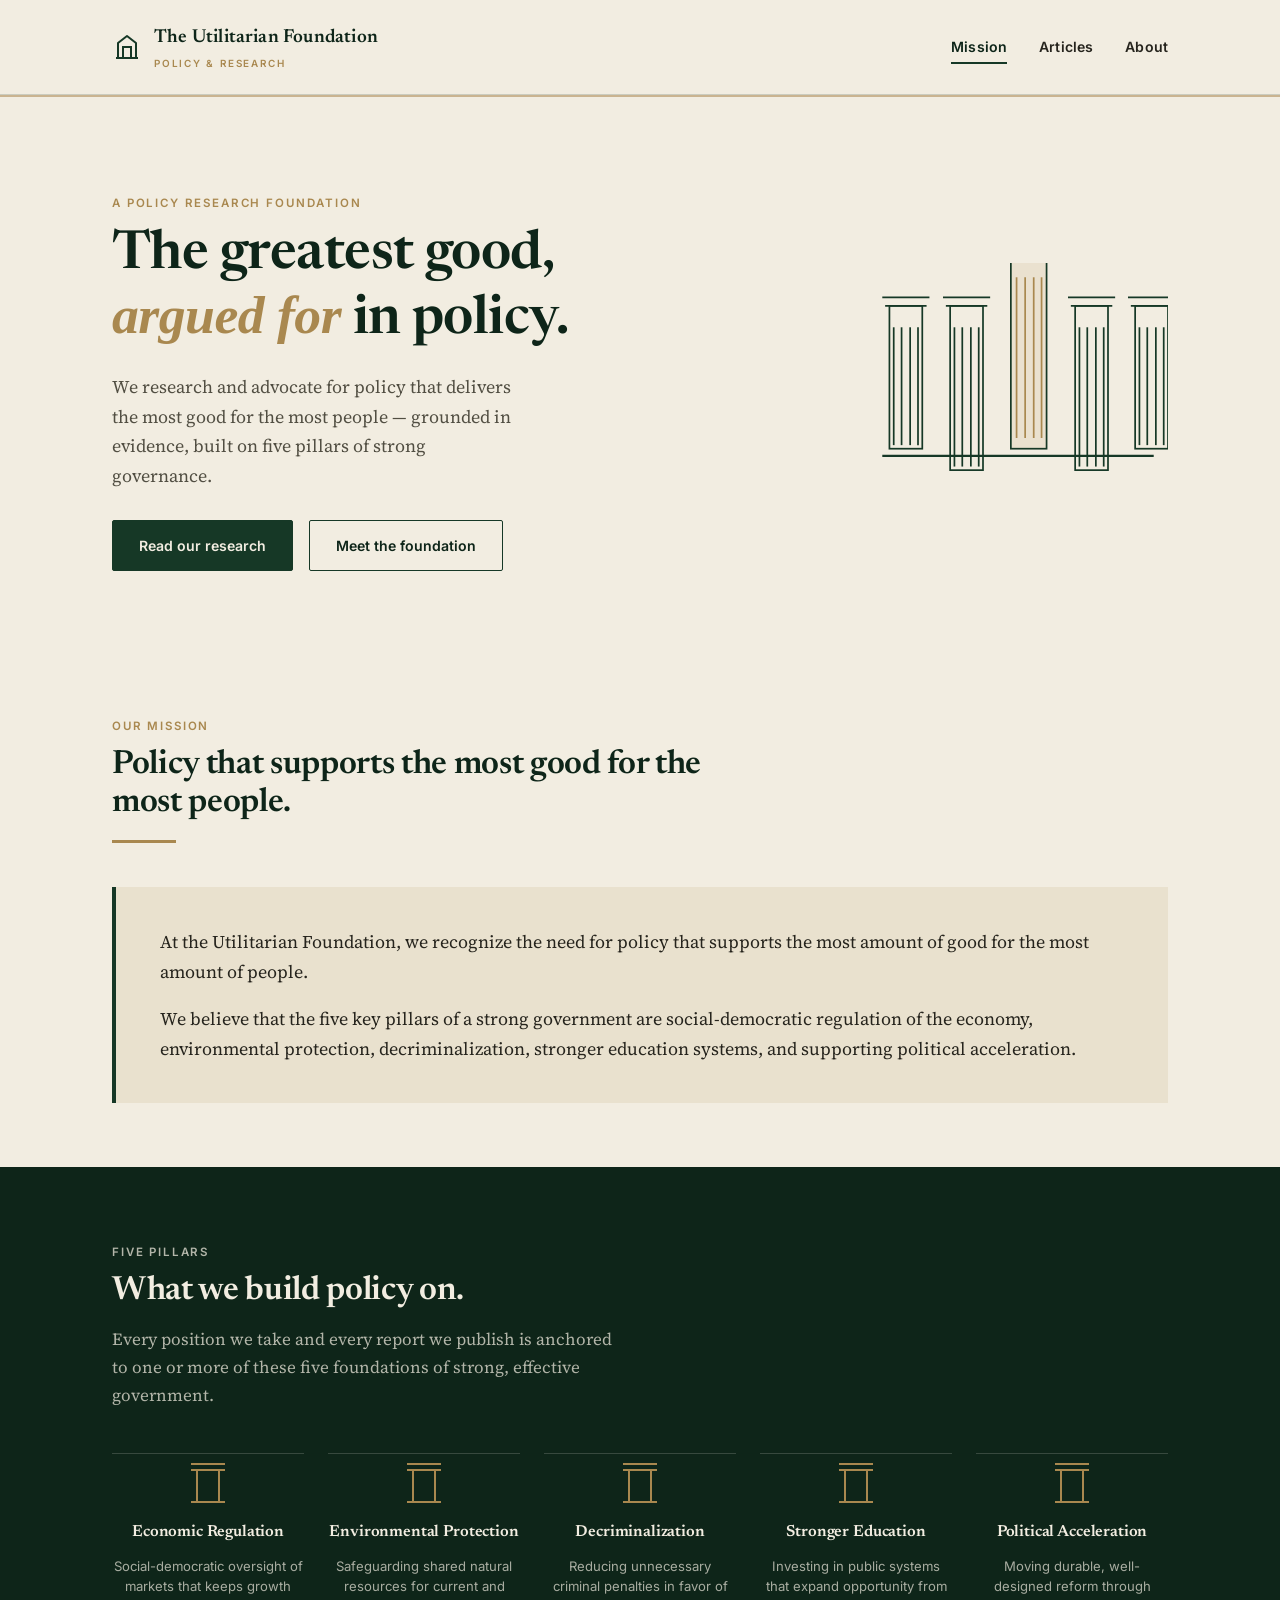
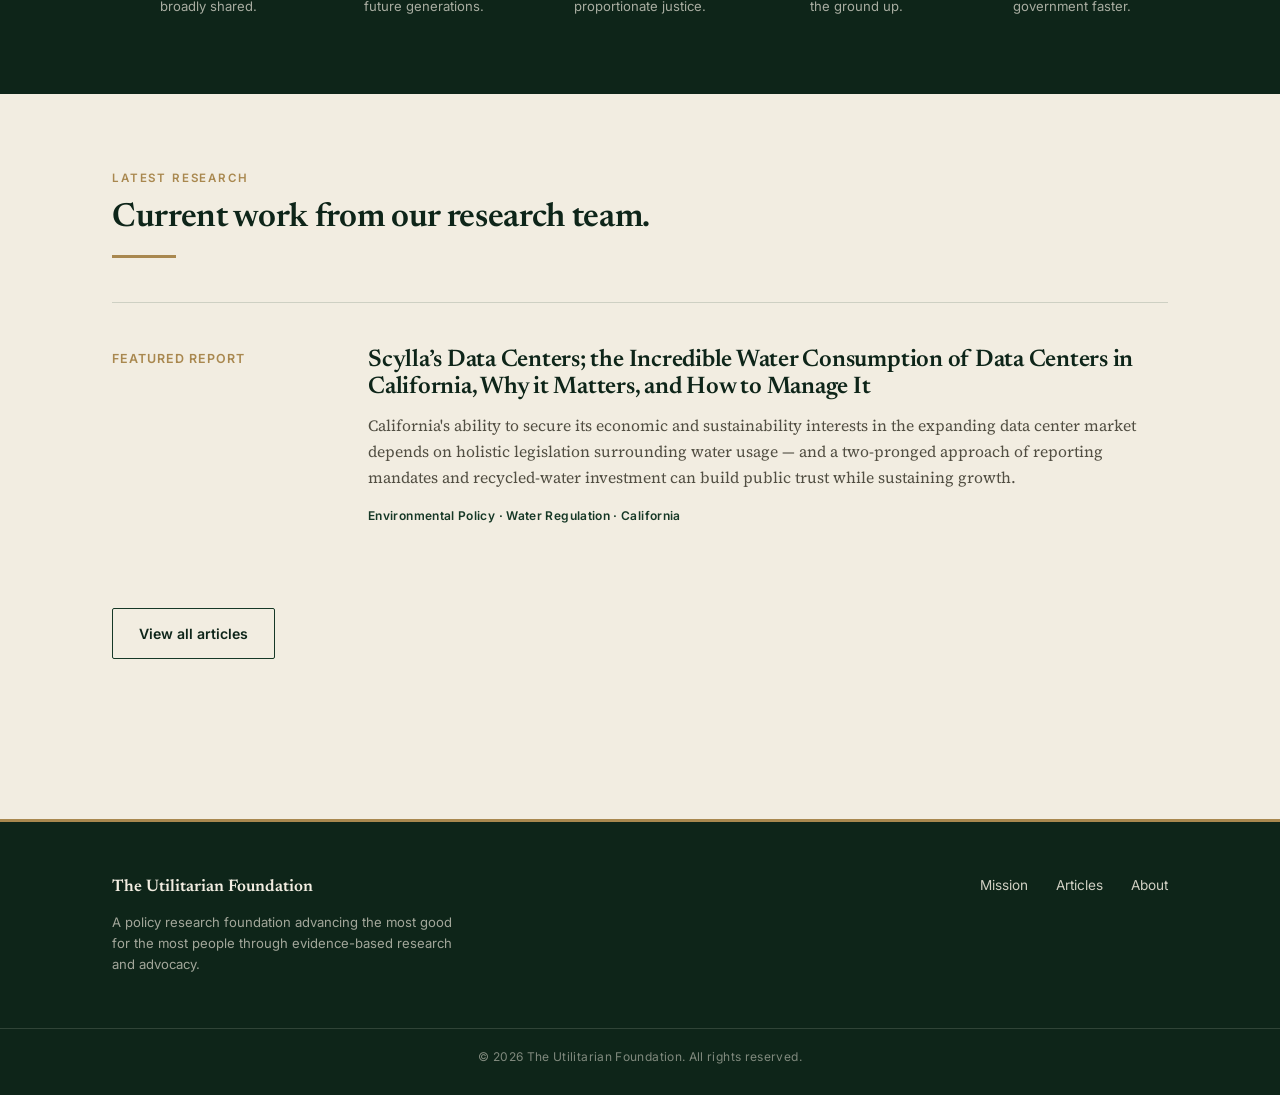
==== commit e6e9139a: "Update water policy essay and add original PDF download" ====
--- a/index.html
+++ b/index.html
@@ -190,7 +190,7 @@
           <p class="date">Featured Report</p>
         </div>
         <div>
-          <h3><a href="article-water.html">Scylla's Data Centers: The Incredible Water Consumption of Data Centers in California, Why It Matters, and How to Manage It</a></h3>
+          <h3><a href="article-water.html">Scylla’s Data Centers; the Incredible Water Consumption of Data Centers in California, Why it Matters, and How to Manage It</a></h3>
           <p class="excerpt">California's ability to secure its economic and sustainability interests in the expanding data center market depends on holistic legislation surrounding water usage — and a two-pronged approach of reporting mandates and recycled-water investment can build public trust while sustaining growth.</p>
           <p class="tags">Environmental Policy &middot; Water Regulation &middot; California</p>
         </div>
--- a/styles.css
+++ b/styles.css
@@ -395,7 +395,6 @@
 /* ---------------- About page ---------------- */
 .about-hero{
   padding: 80px 0 30px;
-  max-width: 760px;
 }
 .founders{
   display:grid;
@@ -409,15 +408,14 @@
   border-top: 3px solid var(--green);
 }
 .founder-photo{
-  width: 88px; height: 88px;
-  border-radius: 50%;
-  background: var(--green);
-  color: var(--cream);
-  display:flex; align-items:center; justify-content:center;
-  font-family:'Newsreader', serif;
-  font-size: 1.5rem;
-  font-weight:600;
-  margin-bottom: 22px;
+  display: block;
+  width: 100%;
+  height: auto;
+  aspect-ratio: 3 / 2;
+  object-fit: cover;
+  object-position: center;
+  border-radius: 2px;
+  margin-bottom: 26px;
 }
 .founder-card h3{ font-size: 1.3rem; margin-bottom: 4px; }
 .founder-card .role{
@@ -460,3 +458,9 @@
 @media (max-width: 760px){
   .approach-grid{ grid-template-columns: 1fr; }
 }
+/* Original essay PDF download */
+.article-download{ background: var(--cream-deep); border-left: 3px solid var(--brass); padding: 24px; margin-bottom: 40px; }
+.article-body .article-download h2{ margin: 0 0 10px; padding: 0; font-size: 1.2rem; }
+.article-body .article-download p{ margin-bottom: 18px; }
+.article-download .btn{ margin: 0 8px 8px 0; }
+#essay-text p{ overflow-wrap: anywhere; }
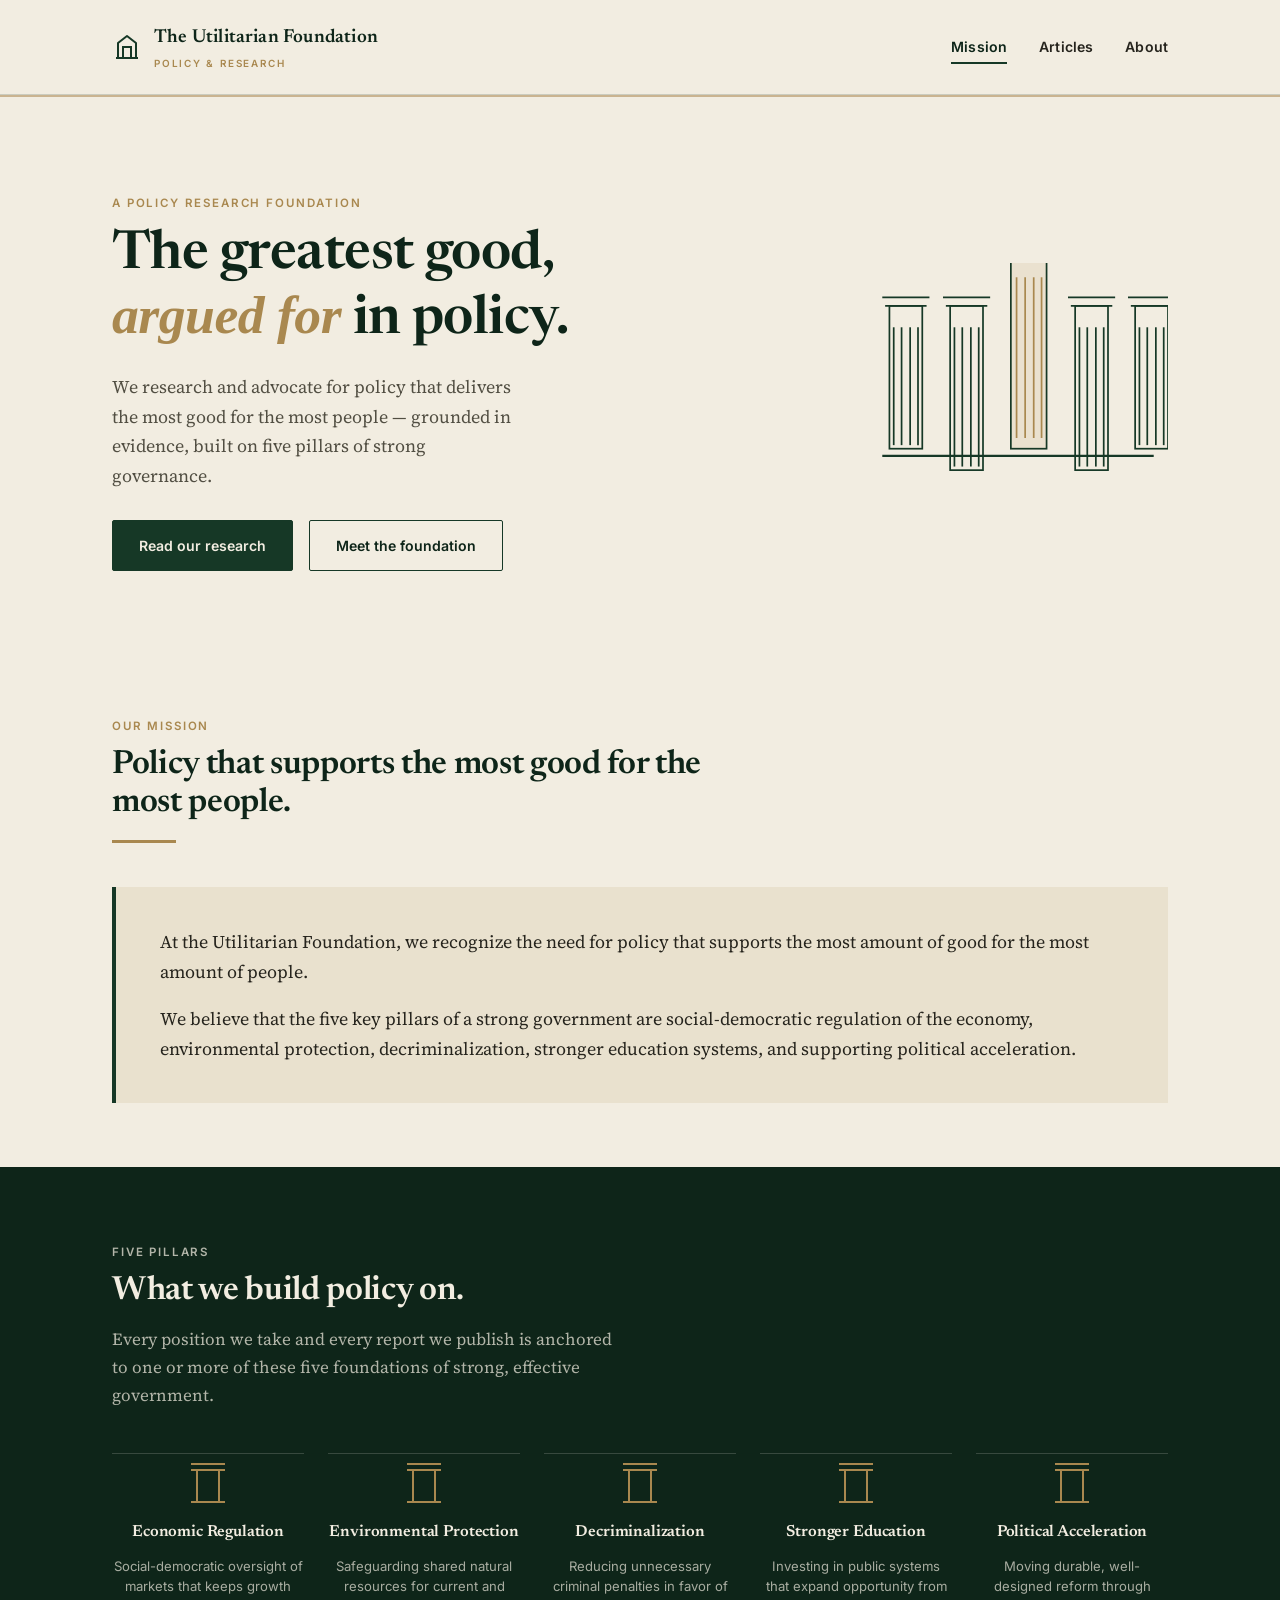
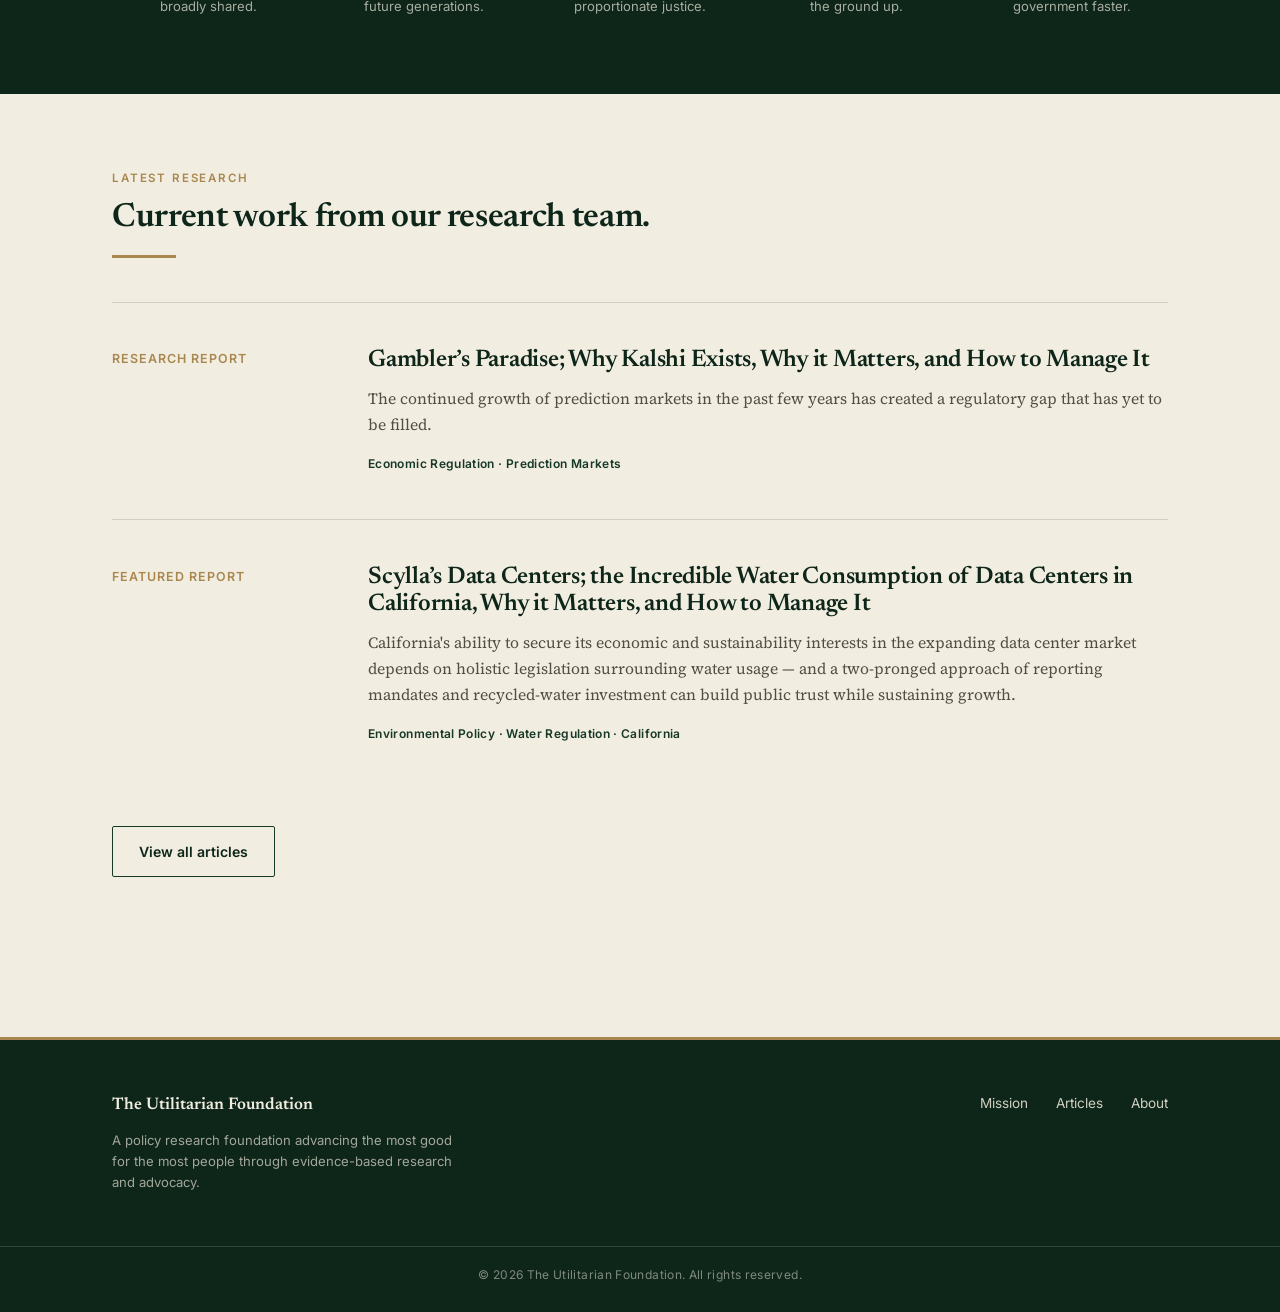
==== commit 8c8d9bb4: "Add Gambler’s Paradise article and original PDF download" ====
--- a/index.html
+++ b/index.html
@@ -186,6 +186,14 @@
         <div class="rule"></div>
       </div>
       <div class="article-card">
+        <div><p class="date">Research Report</p></div>
+        <div>
+          <h3><a href="article-kalshi.html">Gambler’s Paradise; Why Kalshi Exists, Why it Matters, and How to Manage It</a></h3>
+          <p class="excerpt">The continued growth of prediction markets in the past few years has created a regulatory gap that has yet to be filled.</p>
+          <p class="tags">Economic Regulation &middot; Prediction Markets</p>
+        </div>
+      </div>
+      <div class="article-card">
         <div>
           <p class="date">Featured Report</p>
         </div>
